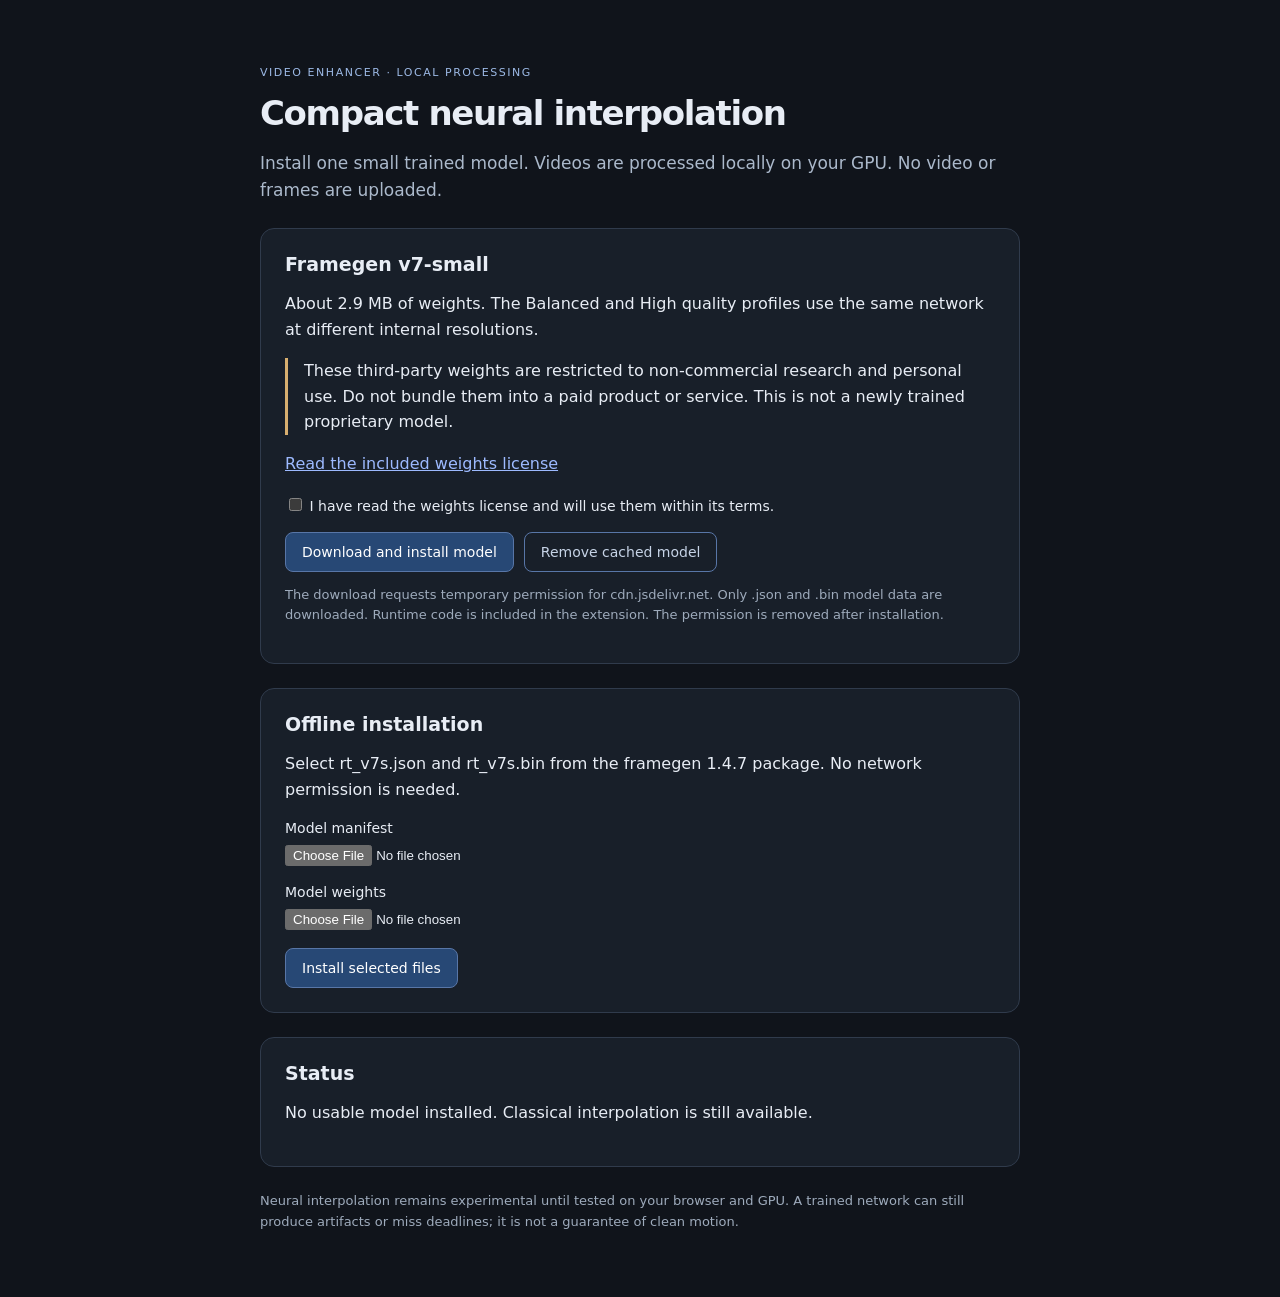
==== models.html @ 55a72a20 "feat: opt-in compact neural inference with learned refinement and bounded presentation" ====
<!doctype html><html lang="en"><meta charset="utf-8"><meta name="viewport" content="width=device-width, initial-scale=1"><title>Video Enhancer · Neural model</title><link rel="stylesheet" href="models.css"><main><p class="eyebrow">VIDEO ENHANCER · LOCAL PROCESSING</p><h1>Compact neural interpolation</h1><p class="lead">Install one small trained model. Videos are processed locally on your GPU. No video or frames are uploaded.</p><section><h2>Framegen v7-small</h2><p>About 2.9 MB of weights. The Balanced and High quality profiles use the same network at different internal resolutions.</p><p class="notice">These third-party weights are restricted to non-commercial research and personal use. Do not bundle them into a paid product or service. This is not a newly trained proprietary model.</p><p><a href="third_party/framegen/WEIGHTS_LICENSE.md" target="_blank">Read the included weights license</a></p><label><input id="consent" type="checkbox"> I have read the weights license and will use them within its terms.</label><div class="actions"><button id="download">Download and install model</button><button id="remove" class="secondary">Remove cached model</button></div><p class="muted">The download requests temporary permission for cdn.jsdelivr.net. Only .json and .bin model data are downloaded. Runtime code is included in the extension. The permission is removed after installation.</p></section><section><h2>Offline installation</h2><p>Select rt_v7s.json and rt_v7s.bin from the framegen 1.4.7 package. No network permission is needed.</p><label>Model manifest <input type="file" id="manifest" accept=".json"></label><label>Model weights <input type="file" id="binary" accept=".bin"></label><button id="import">Install selected files</button></section><section><h2>Status</h2><p id="status" role="status" aria-live="polite">Checking local model…</p><pre id="details"></pre></section><p class="muted">Neural interpolation remains experimental until tested on your browser and GPU. A trained network can still produce artifacts or miss deadlines; it is not a guarantee of clean motion.</p></main><script src="fi-quality.js"></script><script src="fi-neural-runtime.js"></script><script src="neural-model.js"></script><script src="models.js"></script></html>
---- models.css ----
:root{font-family:system-ui,sans-serif;color:#e8edf5;background:#10141b;color-scheme:dark}body{margin:0}main{max-width:760px;margin:64px auto;padding:0 24px}h1{font-size:34px;letter-spacing:-.04em;margin:10px 0}h2{font-size:19px;margin:0 0 14px}.eyebrow{font-size:11px;letter-spacing:.14em;color:#9cb9e5}.lead{font-size:17px;line-height:1.6;color:#abb9cb}section{background:#181f29;border:1px solid #303b4c;border-radius:14px;padding:24px;margin:24px 0}p{line-height:1.6}.notice{border-left:3px solid #d7ae6f;padding-left:16px}.muted{font-size:13px;color:#9eabbc}label{display:block;margin:18px 0;font-size:14px}input[type=file]{display:block;margin-top:9px;max-width:100%}a{color:#9dbaff}.actions{display:flex;gap:10px;flex-wrap:wrap}button{border:1px solid #5876a7;background:#274875;color:white;border-radius:8px;padding:11px 16px;cursor:pointer;font:inherit;font-size:14px}button.secondary{background:transparent;color:#c6d3e6}button:disabled{opacity:.45;cursor:wait}pre{white-space:pre-wrap;overflow-wrap:anywhere;color:#a2c3ee;font-size:12px}#status[data-error=true]{color:#f3a3a3}
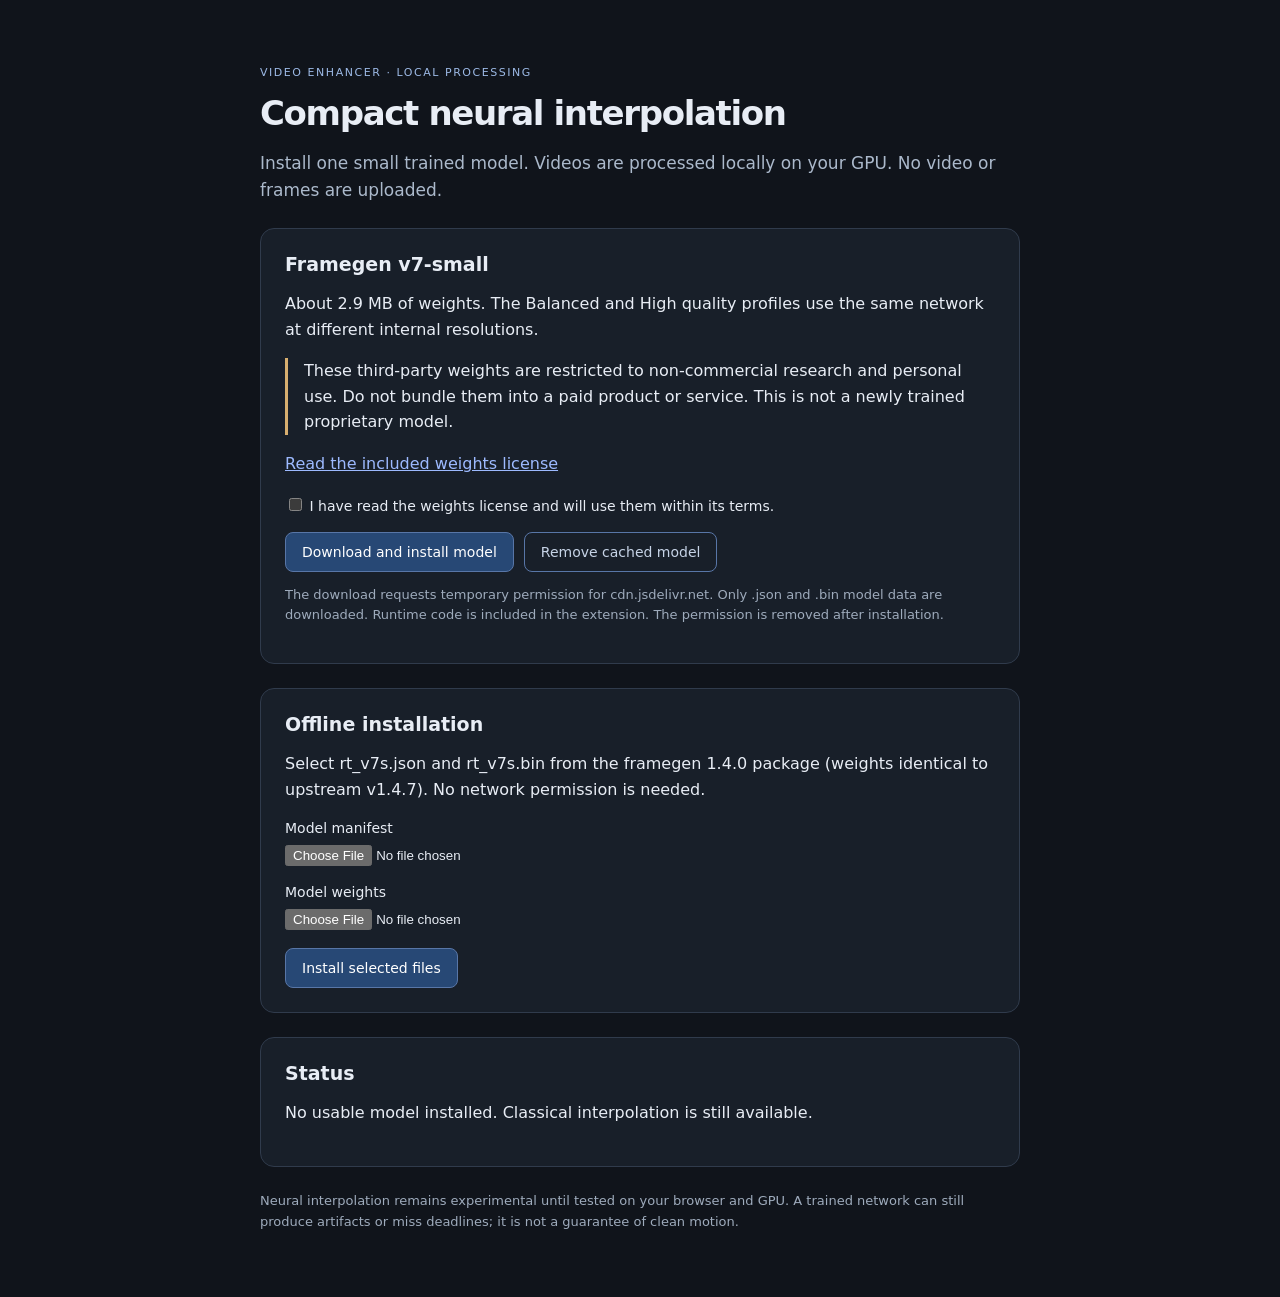
==== commit 49520a32: "Fix model download 404: pin framegen@1.4.0 (npm max; byte-identical to GitHub v1.4.7 weights) The in" ====
--- a/models.html
+++ b/models.html
@@ -1 +1 @@
-<!doctype html><html lang="en"><meta charset="utf-8"><meta name="viewport" content="width=device-width, initial-scale=1"><title>Video Enhancer · Neural model</title><link rel="stylesheet" href="models.css"><main><p class="eyebrow">VIDEO ENHANCER · LOCAL PROCESSING</p><h1>Compact neural interpolation</h1><p class="lead">Install one small trained model. Videos are processed locally on your GPU. No video or frames are uploaded.</p><section><h2>Framegen v7-small</h2><p>About 2.9 MB of weights. The Balanced and High quality profiles use the same network at different internal resolutions.</p><p class="notice">These third-party weights are restricted to non-commercial research and personal use. Do not bundle them into a paid product or service. This is not a newly trained proprietary model.</p><p><a href="third_party/framegen/WEIGHTS_LICENSE.md" target="_blank">Read the included weights license</a></p><label><input id="consent" type="checkbox"> I have read the weights license and will use them within its terms.</label><div class="actions"><button id="download">Download and install model</button><button id="remove" class="secondary">Remove cached model</button></div><p class="muted">The download requests temporary permission for cdn.jsdelivr.net. Only .json and .bin model data are downloaded. Runtime code is included in the extension. The permission is removed after installation.</p></section><section><h2>Offline installation</h2><p>Select rt_v7s.json and rt_v7s.bin from the framegen 1.4.7 package. No network permission is needed.</p><label>Model manifest <input type="file" id="manifest" accept=".json"></label><label>Model weights <input type="file" id="binary" accept=".bin"></label><button id="import">Install selected files</button></section><section><h2>Status</h2><p id="status" role="status" aria-live="polite">Checking local model…</p><pre id="details"></pre></section><p class="muted">Neural interpolation remains experimental until tested on your browser and GPU. A trained network can still produce artifacts or miss deadlines; it is not a guarantee of clean motion.</p></main><script src="fi-quality.js"></script><script src="fi-neural-runtime.js"></script><script src="neural-model.js"></script><script src="models.js"></script></html>
+<!doctype html><html lang="en"><meta charset="utf-8"><meta name="viewport" content="width=device-width, initial-scale=1"><title>Video Enhancer · Neural model</title><link rel="stylesheet" href="models.css"><main><p class="eyebrow">VIDEO ENHANCER · LOCAL PROCESSING</p><h1>Compact neural interpolation</h1><p class="lead">Install one small trained model. Videos are processed locally on your GPU. No video or frames are uploaded.</p><section><h2>Framegen v7-small</h2><p>About 2.9 MB of weights. The Balanced and High quality profiles use the same network at different internal resolutions.</p><p class="notice">These third-party weights are restricted to non-commercial research and personal use. Do not bundle them into a paid product or service. This is not a newly trained proprietary model.</p><p><a href="third_party/framegen/WEIGHTS_LICENSE.md" target="_blank">Read the included weights license</a></p><label><input id="consent" type="checkbox"> I have read the weights license and will use them within its terms.</label><div class="actions"><button id="download">Download and install model</button><button id="remove" class="secondary">Remove cached model</button></div><p class="muted">The download requests temporary permission for cdn.jsdelivr.net. Only .json and .bin model data are downloaded. Runtime code is included in the extension. The permission is removed after installation.</p></section><section><h2>Offline installation</h2><p>Select rt_v7s.json and rt_v7s.bin from the framegen 1.4.0 package (weights identical to upstream v1.4.7). No network permission is needed.</p><label>Model manifest <input type="file" id="manifest" accept=".json"></label><label>Model weights <input type="file" id="binary" accept=".bin"></label><button id="import">Install selected files</button></section><section><h2>Status</h2><p id="status" role="status" aria-live="polite">Checking local model…</p><pre id="details"></pre></section><p class="muted">Neural interpolation remains experimental until tested on your browser and GPU. A trained network can still produce artifacts or miss deadlines; it is not a guarantee of clean motion.</p></main><script src="fi-quality.js"></script><script src="fi-neural-runtime.js"></script><script src="neural-model.js"></script><script src="models.js"></script></html>
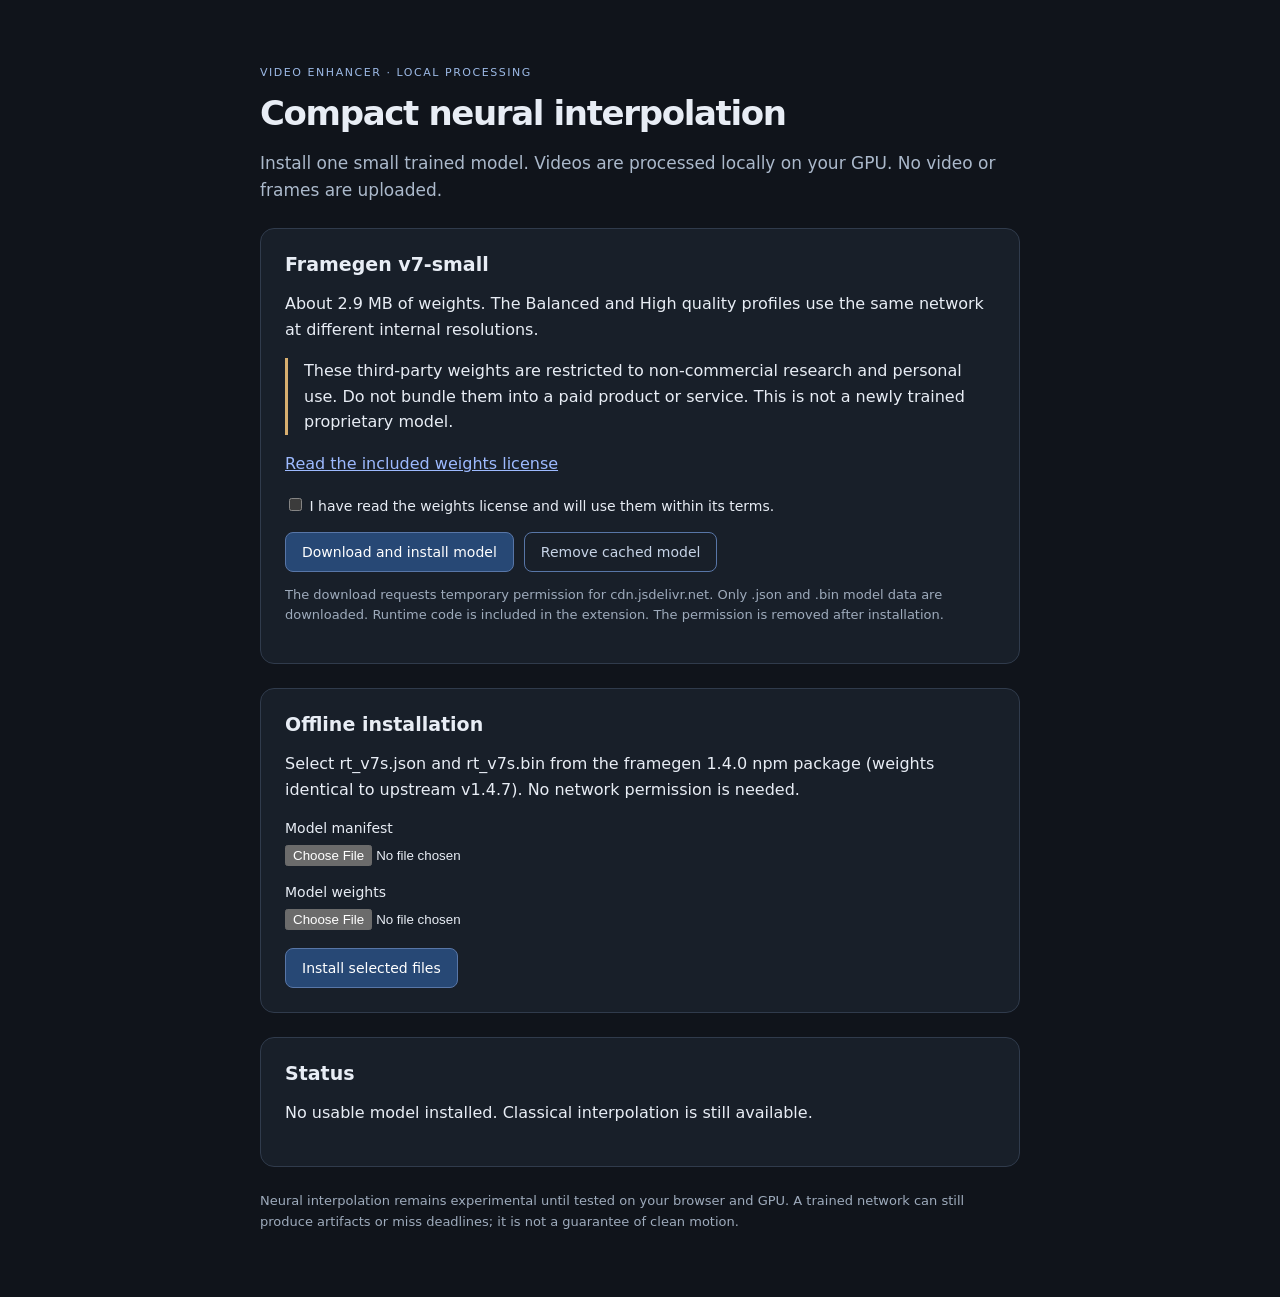
==== commit 4f0c243f: "Merge Astra 0.0.63: Store/Personal editions, Analytic Flow engine, IFRNet-S Full-tree merge of the 0" ====
--- a/models.html
+++ b/models.html
@@ -1 +1 @@
-<!doctype html><html lang="en"><meta charset="utf-8"><meta name="viewport" content="width=device-width, initial-scale=1"><title>Video Enhancer · Neural model</title><link rel="stylesheet" href="models.css"><main><p class="eyebrow">VIDEO ENHANCER · LOCAL PROCESSING</p><h1>Compact neural interpolation</h1><p class="lead">Install one small trained model. Videos are processed locally on your GPU. No video or frames are uploaded.</p><section><h2>Framegen v7-small</h2><p>About 2.9 MB of weights. The Balanced and High quality profiles use the same network at different internal resolutions.</p><p class="notice">These third-party weights are restricted to non-commercial research and personal use. Do not bundle them into a paid product or service. This is not a newly trained proprietary model.</p><p><a href="third_party/framegen/WEIGHTS_LICENSE.md" target="_blank">Read the included weights license</a></p><label><input id="consent" type="checkbox"> I have read the weights license and will use them within its terms.</label><div class="actions"><button id="download">Download and install model</button><button id="remove" class="secondary">Remove cached model</button></div><p class="muted">The download requests temporary permission for cdn.jsdelivr.net. Only .json and .bin model data are downloaded. Runtime code is included in the extension. The permission is removed after installation.</p></section><section><h2>Offline installation</h2><p>Select rt_v7s.json and rt_v7s.bin from the framegen 1.4.0 package (weights identical to upstream v1.4.7). No network permission is needed.</p><label>Model manifest <input type="file" id="manifest" accept=".json"></label><label>Model weights <input type="file" id="binary" accept=".bin"></label><button id="import">Install selected files</button></section><section><h2>Status</h2><p id="status" role="status" aria-live="polite">Checking local model…</p><pre id="details"></pre></section><p class="muted">Neural interpolation remains experimental until tested on your browser and GPU. A trained network can still produce artifacts or miss deadlines; it is not a guarantee of clean motion.</p></main><script src="fi-quality.js"></script><script src="fi-neural-runtime.js"></script><script src="neural-model.js"></script><script src="models.js"></script></html>
+<!doctype html><html lang="en"><meta charset="utf-8"><meta name="viewport" content="width=device-width, initial-scale=1"><title>Video Enhancer · Neural model</title><link rel="stylesheet" href="models.css"><main><p class="eyebrow">VIDEO ENHANCER · LOCAL PROCESSING</p><h1>Compact neural interpolation</h1><p class="lead">Install one small trained model. Videos are processed locally on your GPU. No video or frames are uploaded.</p><section><h2>Framegen v7-small</h2><p>About 2.9 MB of weights. The Balanced and High quality profiles use the same network at different internal resolutions.</p><p class="notice">These third-party weights are restricted to non-commercial research and personal use. Do not bundle them into a paid product or service. This is not a newly trained proprietary model.</p><p><a href="third_party/framegen/WEIGHTS_LICENSE.md" target="_blank">Read the included weights license</a></p><label><input id="consent" type="checkbox"> I have read the weights license and will use them within its terms.</label><div class="actions"><button id="download">Download and install model</button><button id="remove" class="secondary">Remove cached model</button></div><p class="muted">The download requests temporary permission for cdn.jsdelivr.net. Only .json and .bin model data are downloaded. Runtime code is included in the extension. The permission is removed after installation.</p></section><section><h2>Offline installation</h2><p>Select rt_v7s.json and rt_v7s.bin from the framegen 1.4.0 npm package (weights identical to upstream v1.4.7). No network permission is needed.</p><label>Model manifest <input type="file" id="manifest" accept=".json"></label><label>Model weights <input type="file" id="binary" accept=".bin"></label><button id="import">Install selected files</button></section><section><h2>Status</h2><p id="status" role="status" aria-live="polite">Checking local model…</p><pre id="details"></pre></section><p class="muted">Neural interpolation remains experimental until tested on your browser and GPU. A trained network can still produce artifacts or miss deadlines; it is not a guarantee of clean motion.</p></main><script src="fi-quality.js"></script><script src="fi-neural-runtime.js"></script><script src="neural-model.js"></script><script src="models.js"></script></html>
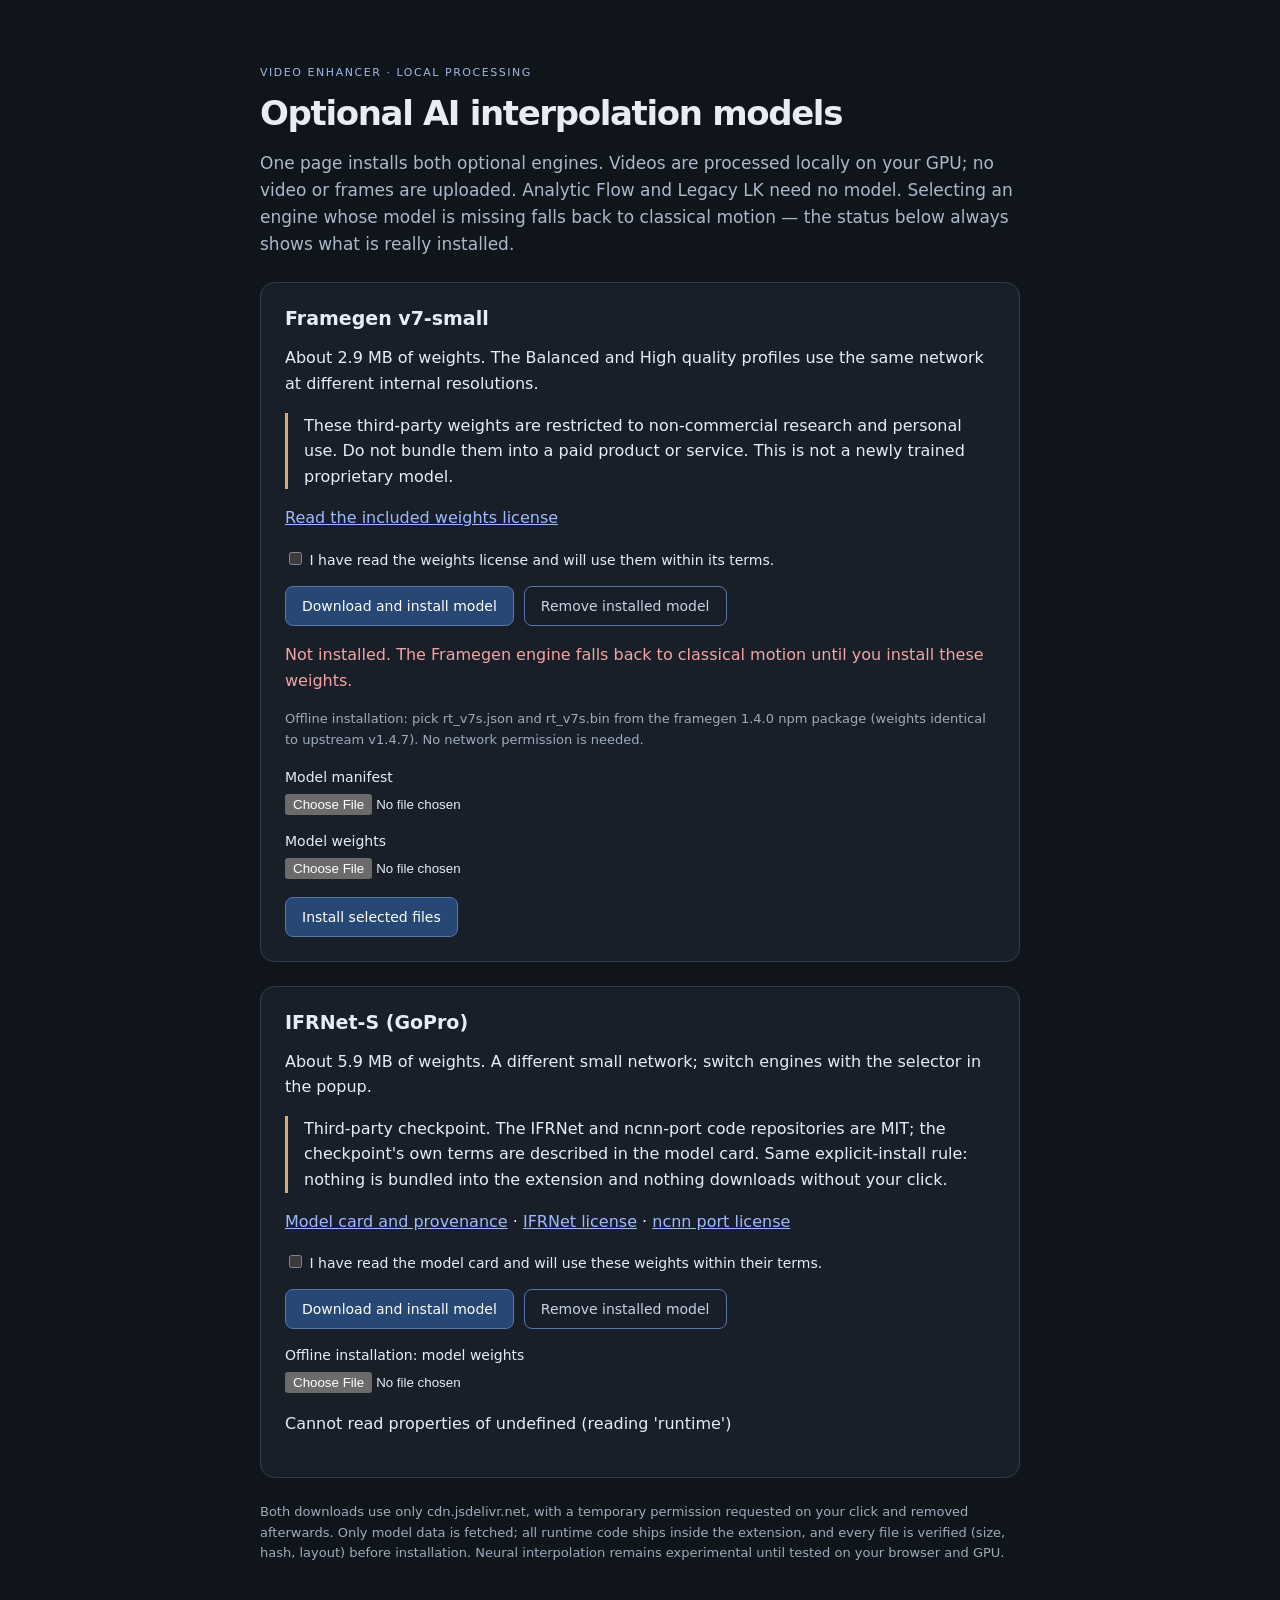
==== commit a1f51b4f: "Standardize model installation: one page, one origin, explicit status models.html is now the single " ====
--- a/models.html
+++ b/models.html
@@ -1 +1 @@
-<!doctype html><html lang="en"><meta charset="utf-8"><meta name="viewport" content="width=device-width, initial-scale=1"><title>Video Enhancer · Neural model</title><link rel="stylesheet" href="models.css"><main><p class="eyebrow">VIDEO ENHANCER · LOCAL PROCESSING</p><h1>Compact neural interpolation</h1><p class="lead">Install one small trained model. Videos are processed locally on your GPU. No video or frames are uploaded.</p><section><h2>Framegen v7-small</h2><p>About 2.9 MB of weights. The Balanced and High quality profiles use the same network at different internal resolutions.</p><p class="notice">These third-party weights are restricted to non-commercial research and personal use. Do not bundle them into a paid product or service. This is not a newly trained proprietary model.</p><p><a href="third_party/framegen/WEIGHTS_LICENSE.md" target="_blank">Read the included weights license</a></p><label><input id="consent" type="checkbox"> I have read the weights license and will use them within its terms.</label><div class="actions"><button id="download">Download and install model</button><button id="remove" class="secondary">Remove cached model</button></div><p class="muted">The download requests temporary permission for cdn.jsdelivr.net. Only .json and .bin model data are downloaded. Runtime code is included in the extension. The permission is removed after installation.</p></section><section><h2>Offline installation</h2><p>Select rt_v7s.json and rt_v7s.bin from the framegen 1.4.0 npm package (weights identical to upstream v1.4.7). No network permission is needed.</p><label>Model manifest <input type="file" id="manifest" accept=".json"></label><label>Model weights <input type="file" id="binary" accept=".bin"></label><button id="import">Install selected files</button></section><section><h2>Status</h2><p id="status" role="status" aria-live="polite">Checking local model…</p><pre id="details"></pre></section><p class="muted">Neural interpolation remains experimental until tested on your browser and GPU. A trained network can still produce artifacts or miss deadlines; it is not a guarantee of clean motion.</p></main><script src="fi-quality.js"></script><script src="fi-neural-runtime.js"></script><script src="neural-model.js"></script><script src="models.js"></script></html>
+<!doctype html><html lang="en"><meta charset="utf-8"><meta name="viewport" content="width=device-width, initial-scale=1"><title>Video Enhancer · AI models</title><link rel="stylesheet" href="models.css"><main><p class="eyebrow">VIDEO ENHANCER · LOCAL PROCESSING</p><h1>Optional AI interpolation models</h1><p class="lead">One page installs both optional engines. Videos are processed locally on your GPU; no video or frames are uploaded. Analytic Flow and Legacy LK need no model. Selecting an engine whose model is missing falls back to classical motion — the status below always shows what is really installed.</p><section><h2>Framegen v7-small</h2><p>About 2.9 MB of weights. The Balanced and High quality profiles use the same network at different internal resolutions.</p><p class="notice">These third-party weights are restricted to non-commercial research and personal use. Do not bundle them into a paid product or service. This is not a newly trained proprietary model.</p><p><a href="third_party/framegen/WEIGHTS_LICENSE.md" target="_blank">Read the included weights license</a></p><label><input id="consent" type="checkbox"> I have read the weights license and will use them within its terms.</label><div class="actions"><button id="download">Download and install model</button><button id="remove" class="secondary">Remove installed model</button></div><p id="status" role="status" aria-live="polite">Checking local model…</p><pre id="details"></pre><p class="muted">Offline installation: pick rt_v7s.json and rt_v7s.bin from the framegen 1.4.0 npm package (weights identical to upstream v1.4.7). No network permission is needed.</p><label>Model manifest <input type="file" id="manifest" accept=".json"></label><label>Model weights <input type="file" id="binary" accept=".bin"></label><button id="import">Install selected files</button></section><section><h2>IFRNet-S (GoPro)</h2><p>About 5.9 MB of weights. A different small network; switch engines with the selector in the popup.</p><p class="notice">Third-party checkpoint. The IFRNet and ncnn-port code repositories are MIT; the checkpoint's own terms are described in the model card. Same explicit-install rule: nothing is bundled into the extension and nothing downloads without your click.</p><p><a href="neural/MODEL-CARD.md" target="_blank">Model card and provenance</a> · <a href="neural/LICENSE-IFRNet.txt" target="_blank">IFRNet license</a> · <a href="neural/LICENSE-ncnn-port.txt" target="_blank">ncnn port license</a></p><label><input id="ifrConsent" type="checkbox"> I have read the model card and will use these weights within their terms.</label><div class="actions"><button id="ifrDownload">Download and install model</button><button id="ifrRemove" class="secondary">Remove installed model</button></div><label>Offline installation: model weights <input type="file" id="ifrImport" accept=".bin"></label><p id="ifrStatus" role="status" aria-live="polite">Checking local model…</p><pre id="ifrDetails"></pre></section><p class="muted">Both downloads use only cdn.jsdelivr.net, with a temporary permission requested on your click and removed afterwards. Only model data is fetched; all runtime code ships inside the extension, and every file is verified (size, hash, layout) before installation. Neural interpolation remains experimental until tested on your browser and GPU.</p></main><script src="fi-quality.js"></script><script src="fi-neural-runtime.js"></script><script src="neural-model.js"></script><script src="models.js"></script></html>
